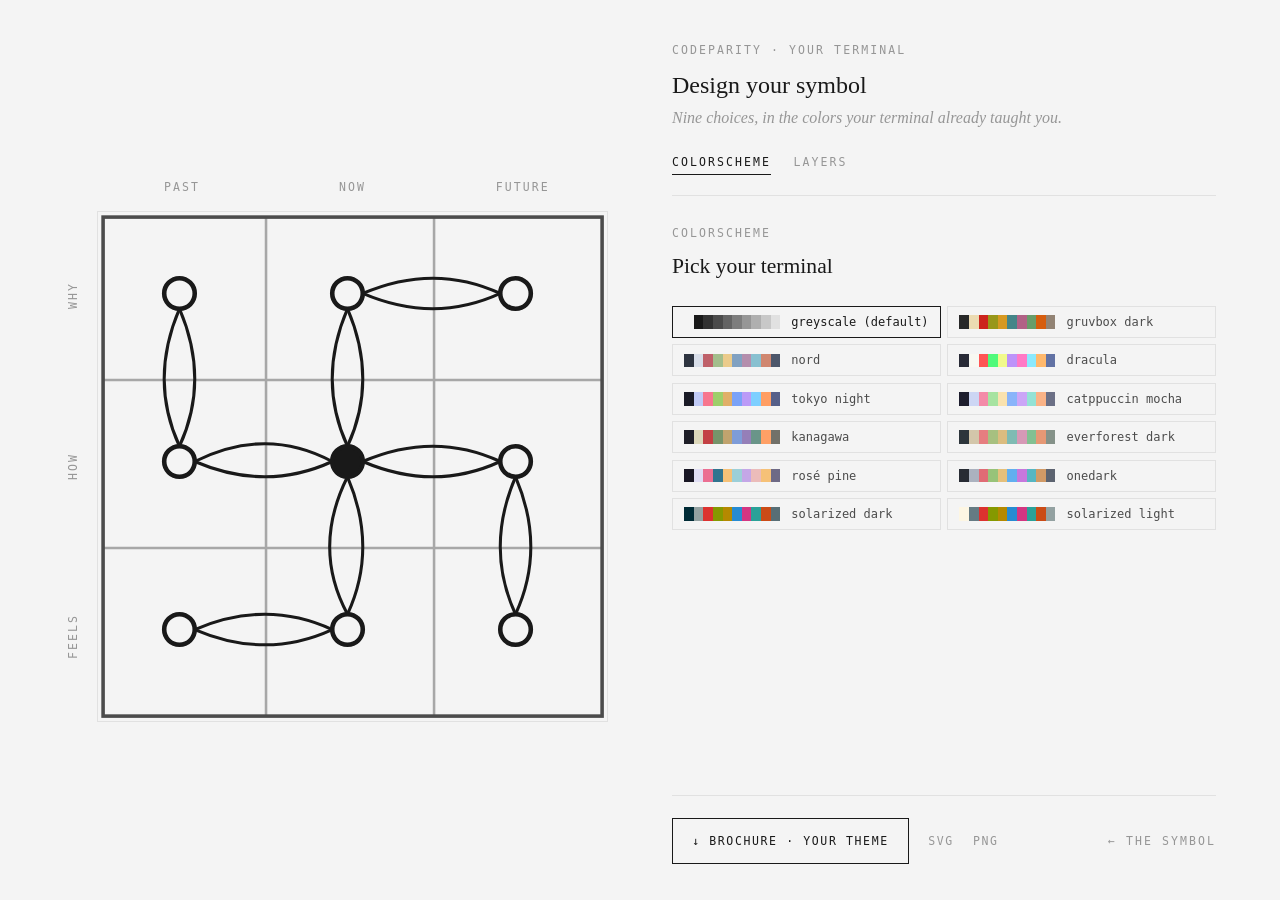
==== design.html @ 51f6b79d "One-screen leader site: interactive grid, symbol designer, brochure - index.html: viewport-fit split" ====
<!doctype html>
<html lang="en">
<head>
<meta charset="utf-8">
<meta name="viewport" content="width=device-width, initial-scale=1">
<title>Design your symbol — Codeparity</title>
<meta name="description" content="Style the Codeparity grid in your own terminal colorscheme. Download your symbol and the brochure in your theme.">
<style>
  /* Grey ramp — codeparity_pallette.gpl */
  :root {
    --g10: #191919;
    --g30: #4b4b4b;
    --g60: #969696;
    --g90: #e1e1e1;
    --g95: #f4f4f4;
  }

  * { margin: 0; padding: 0; box-sizing: border-box; }

  html, body { height: 100%; }
  body {
    background: var(--g95);
    color: var(--g10);
    font-family: Georgia, 'Times New Roman', serif;
    line-height: 1.6;
    -webkit-font-smoothing: antialiased;
    overflow: hidden;
  }

  .mono {
    font-family: ui-monospace, 'Cascadia Mono', 'JetBrains Mono', Menlo, monospace;
    font-size: 0.72rem;
    letter-spacing: 0.18em;
    text-transform: uppercase;
    color: var(--g60);
  }

  /* ---------- the one screen ---------- */

  .screen {
    height: 100dvh;
    display: grid;
    grid-template-columns: minmax(0, 1fr) minmax(0, 1fr);
    gap: clamp(2rem, 5vw, 6rem);
    padding: clamp(1.5rem, 4vh, 3.5rem) clamp(1.5rem, 5vw, 5.5rem);
    max-width: 110rem;
    margin: 0 auto;
  }

  /* ---------- left · the preview ---------- */

  .symbol-side {
    align-self: center;
    justify-self: center;
    width: 100%;
    max-width: min(42rem, 82vh);
    display: grid;
    grid-template-columns: auto minmax(0, 1fr);
    grid-template-rows: auto minmax(0, 1fr);
    gap: 0.9rem;
  }
  .axis-top {
    grid-column: 2;
    display: grid; grid-template-columns: repeat(3, 1fr);
    text-align: center;
  }
  .axis-left {
    grid-row: 2;
    display: grid; grid-template-rows: repeat(3, 1fr);
    align-items: center;
  }
  .axis-left span { writing-mode: vertical-rl; transform: rotate(180deg); text-align: center; }

  .preview {
    grid-column: 2; grid-row: 2;
    border: 1px solid var(--g90);
    aspect-ratio: 1;
  }
  .preview svg { width: 100%; height: 100%; display: block; }

  /* ---------- right · the panel ---------- */

  .panel {
    display: flex;
    flex-direction: column;
    min-height: 0;
    max-width: 36rem;
  }

  .phead { padding-bottom: 1.2rem; }
  .phead h1 { font-weight: normal; font-size: 1.5rem; margin-top: 0.3rem; }
  .phead .sub { color: var(--g60); font-style: italic; }

  .pnav {
    display: flex;
    flex-wrap: wrap;
    gap: 0.4rem 1.4rem;
    padding-bottom: 1.2rem;
    border-bottom: 1px solid var(--g90);
  }
  .pnav button {
    font: inherit;
    font-family: ui-monospace, Menlo, monospace;
    font-size: 0.72rem; letter-spacing: 0.18em; text-transform: uppercase;
    background: none; border: none; cursor: pointer;
    color: var(--g60);
    padding: 0.2rem 0;
    border-bottom: 1px solid transparent;
  }
  .pnav button:hover { color: var(--g10); }
  .pnav button.active { color: var(--g10); border-bottom-color: var(--g10); }

  .pbody {
    flex: 1;
    min-height: 0;
    overflow-y: auto;
    scrollbar-width: none;
    padding: 1.8rem 0;
    opacity: 1;
    transition: opacity 0.16s ease-out;
  }
  .pbody::-webkit-scrollbar { display: none; }
  .pbody.fade { opacity: 0; }

  .pbody h2 { font-weight: normal; font-size: 1.35rem; margin: 0.4rem 0 1.4rem; }
  .kicker { display: block; }

  /* schemes */
  .schemes {
    display: grid;
    grid-template-columns: repeat(auto-fill, minmax(13.5rem, 1fr));
    gap: 0.4rem;
  }
  .scheme {
    display: flex; align-items: center; gap: 0.7rem;
    border: 1px solid var(--g90);
    background: none;
    padding: 0.5rem 0.7rem;
    cursor: pointer;
    font-family: ui-monospace, Menlo, monospace;
    font-size: 0.75rem;
    color: var(--g30);
    text-align: left;
  }
  .scheme:hover { border-color: var(--g60); }
  .scheme.active { border-color: var(--g10); color: var(--g10); }
  .scheme .strip { display: flex; flex: none; }
  .scheme .strip i { width: 0.6rem; height: 0.85rem; display: block; }

  /* layers */
  .layers { display: flex; flex-direction: column; gap: 1.1rem; }
  .layer .name {
    font-family: ui-monospace, Menlo, monospace;
    font-size: 0.72rem; letter-spacing: 0.1em; text-transform: uppercase;
    color: var(--g30);
    margin-bottom: 0.35rem;
    display: flex; align-items: center; gap: 0.5rem;
  }
  .layer .name i {
    width: 0.85rem; height: 0.85rem; display: inline-block;
    border: 1px solid var(--g60);
  }
  .layer .swatches { display: flex; flex-wrap: wrap; gap: 0.3rem; align-items: center; }
  .swatch {
    width: 1.35rem; height: 1.35rem;
    border: 1px solid var(--g90);
    padding: 0; cursor: pointer;
  }
  .swatch:hover { border-color: var(--g30); }
  .swatch.on { outline: 2px solid var(--g10); outline-offset: 1px; border-color: var(--g95); }
  .layer input[type="color"] {
    width: 1.35rem; height: 1.35rem;
    border: 1px dashed var(--g60); background: none;
    padding: 0; cursor: pointer;
  }

  /* ---------- panel foot ---------- */

  .pfoot {
    padding-top: 1.4rem;
    border-top: 1px solid var(--g90);
    display: flex;
    align-items: center;
    justify-content: space-between;
    gap: 1rem 1.5rem;
    flex-wrap: wrap;
  }
  .dls { display: flex; align-items: center; gap: 0.4rem 1.2rem; flex-wrap: wrap; }
  .dls button {
    font: inherit;
    font-family: ui-monospace, Menlo, monospace;
    font-size: 0.72rem; letter-spacing: 0.14em; text-transform: uppercase;
    background: none; cursor: pointer;
    transition: background 0.25s, color 0.25s;
  }
  .dls .primary {
    color: var(--g10);
    border: 1px solid var(--g10);
    padding: 0.8rem 1.2rem;
  }
  .dls .primary:hover { background: var(--g10); color: var(--g95); }
  .dls .quiet { border: none; color: var(--g60); padding: 0.2rem 0; }
  .dls .quiet:hover { color: var(--g10); }

  .pfoot .back {
    font-family: ui-monospace, Menlo, monospace;
    font-size: 0.72rem; letter-spacing: 0.18em; text-transform: uppercase;
    color: var(--g60); text-decoration: none;
  }
  .pfoot .back:hover { color: var(--g10); }

  /* ---------- small screens: allow scroll ---------- */

  @media (max-width: 880px) {
    body { overflow: auto; }
    .screen {
      height: auto;
      grid-template-columns: 1fr;
      gap: 2.5rem;
    }
    .symbol-side { max-width: 30rem; }
    .pbody { overflow: visible; }
  }
</style>
</head>
<body>

<div class="screen">

  <!-- ============ left · the preview ============ -->
  <div class="symbol-side">
    <div class="axis-top mono"><span>past</span><span>now</span><span>future</span></div>
    <div class="axis-left mono"><span>why</span><span>how</span><span>feels</span></div>
    <div class="preview" id="preview"></div>
  </div>

  <!-- ============ right · the panel ============ -->
  <div class="panel">
    <div class="phead">
      <span class="mono">codeparity &middot; your terminal</span>
      <h1>Design your symbol</h1>
      <p class="sub">Nine choices, in the colors your terminal already taught you.</p>
    </div>

    <nav class="pnav" aria-label="Sections">
      <button data-tab="scheme" class="active">colorscheme</button>
      <button data-tab="layers">layers</button>
    </nav>

    <div class="pbody" id="pbody"></div>

    <div class="pfoot">
      <div class="dls">
        <button id="dl-brochure" class="primary">&darr; brochure &middot; your theme</button>
        <button id="dl-svg" class="quiet">svg</button>
        <button id="dl-png" class="quiet">png</button>
      </div>
      <a class="back" href="index.html">&larr; the symbol</a>
    </div>
  </div>

</div>

<script>
'use strict';

/* ---------------- data ---------------- */

// palette: [bg, fg, red, green, yellow, blue, magenta, cyan, orange, gray]
const SCHEMES = [
  { key: 'greyscale', name: 'greyscale (default)',
    palette: ['#f4f4f4','#191919','#323232','#4b4b4b','#646464','#7d7d7d','#969696','#afafaf','#c8c8c8','#e1e1e1'],
    map: { paper:'#f4f4f4', frame:'#4b4b4b', points:'#191919', neutral:'#191919', flow:'#191919' } },
  { key: 'gruvbox', name: 'gruvbox dark',
    palette: ['#282828','#ebdbb2','#cc241d','#98971a','#d79921','#458588','#b16286','#689d6a','#d65d0e','#928374'] },
  { key: 'nord', name: 'nord',
    palette: ['#2e3440','#d8dee9','#bf616a','#a3be8c','#ebcb8b','#81a1c1','#b48ead','#88c0d0','#d08770','#4c566a'] },
  { key: 'dracula', name: 'dracula',
    palette: ['#282a36','#f8f8f2','#ff5555','#50fa7b','#f1fa8c','#bd93f9','#ff79c6','#8be9fd','#ffb86c','#6272a4'] },
  { key: 'tokyonight', name: 'tokyo night',
    palette: ['#1a1b26','#c0caf5','#f7768e','#9ece6a','#e0af68','#7aa2f7','#bb9af7','#7dcfff','#ff9e64','#565f89'] },
  { key: 'catppuccin', name: 'catppuccin mocha',
    palette: ['#1e1e2e','#cdd6f4','#f38ba8','#a6e3a1','#f9e2af','#89b4fa','#cba6f7','#94e2d5','#fab387','#6c7086'] },
  { key: 'kanagawa', name: 'kanagawa',
    palette: ['#1f1f28','#dcd7ba','#c34043','#76946a','#c0a36e','#7e9cd8','#957fb8','#6a9589','#ffa066','#727169'] },
  { key: 'everforest', name: 'everforest dark',
    palette: ['#2d353b','#d3c6aa','#e67e80','#a7c080','#dbbc7f','#7fbbb3','#d699b6','#83c092','#e69875','#859289'] },
  { key: 'rosepine', name: 'rosé pine',
    palette: ['#191724','#e0def4','#eb6f92','#31748f','#f6c177','#9ccfd8','#c4a7e7','#ebbcba','#f6c177','#6e6a86'] },
  { key: 'onedark', name: 'onedark',
    palette: ['#282c34','#abb2bf','#e06c75','#98c379','#e5c07b','#61afef','#c678dd','#56b6c2','#d19a66','#5c6370'] },
  { key: 'solarized-dark', name: 'solarized dark',
    palette: ['#002b36','#93a1a1','#dc322f','#859900','#b58900','#268bd2','#d33682','#2aa198','#cb4b16','#586e75'] },
  { key: 'solarized-light', name: 'solarized light',
    palette: ['#fdf6e3','#657b83','#dc322f','#859900','#b58900','#268bd2','#d33682','#2aa198','#cb4b16','#93a1a1'] },
];

const LAYERS = [
  { key: 'paper',   label: 'paper — the field' },
  { key: 'frame',   label: 'frame — the grid' },
  { key: 'points',  label: 'points — nine choices' },
  { key: 'neutral', label: 'neutral now — the live box' },
  { key: 'flow',    label: 'flow — the breath' },
];

// default mapping for terminal schemes: bg→paper, gray→frame, fg→points/flow, red slot→neutral
function defaultMap(s) {
  if (s.map) return { ...s.map };
  const p = s.palette;
  return { paper: p[0], frame: p[9], points: p[1], neutral: p[2], flow: p[1] };
}

/* ---------------- state ---------------- */

let scheme = SCHEMES[0];
let map = defaultMap(scheme);
let tab = 'scheme';

/* ---------------- the symbol ---------------- */

const FLOW_PATHS = [
  'M 52 16 Q 66 10 79 16', 'M 19 82 Q 33 88 46 82',
  'M 49 46 Q 43 33 49 19', 'M 49 52 Q 55 66 49 79',
  'M 52 16 Q 66 22 79 16', 'M 19 82 Q 33 76 46 82',
  'M 49 46 Q 55 33 49 19', 'M 49 52 Q 42 66 49 79',
  'M 16 19 Q 10 33 16 46', 'M 19 49 Q 33 55 46 49',
  'M 52 49 Q 66 43 79 49', 'M 82 52 Q 88 66 82 79',
  'M 16 19 Q 22 33 16 46', 'M 19 49 Q 33 42 46 49',
  'M 52 49 Q 66 55 79 49', 'M 82 52 Q 76 66 82 79',
];

const POINTS = [
  [16,16],[49,16],[82,16],
  [16,49],        [82,49],
  [16,82],[49,82],[82,82],
];

function symbolSVG(m, size) {
  const paths = FLOW_PATHS.map(d => `<path d="${d}"/>`).join('\n      ');
  const pts = POINTS.map(([x,y]) => `<circle cx="${x}" cy="${y}" r="3"/>`).join('\n      ');
  return `<svg xmlns="http://www.w3.org/2000/svg" width="${size}" height="${size}" viewBox="0 0 100 100">
    <rect width="100" height="100" fill="${m.paper}"/>
    <g stroke="${m.frame}" stroke-width="0.5" opacity="0.45" fill="none">
      <line x1="99" y1="33" x2="1" y2="33"/>
      <line x1="99" y1="66" x2="1" y2="66"/>
      <line x1="33" y1="1" x2="33" y2="99"/>
      <line x1="66" y1="1" x2="66" y2="99"/>
    </g>
    <rect x="1" y="1" width="98" height="98" fill="none" stroke="${m.frame}" stroke-width="0.7"/>
    <g fill="none" stroke="${m.flow}" stroke-width="0.6" stroke-linecap="round">
      ${paths}
    </g>
    <g fill="${m.paper}" stroke="${m.points}" stroke-width="0.9">
      ${pts}
    </g>
    <circle cx="49" cy="49" r="3" fill="${m.neutral}" stroke="${m.neutral}" stroke-width="0.9"/>
  </svg>`;
}

/* ---------------- brochure ---------------- */

function brochureHTML(m, schemeName) {
  return `<!doctype html>
<html lang="en">
<head>
<meta charset="utf-8">
<meta name="viewport" content="width=device-width, initial-scale=1">
<title>Codeparity — The Religion of 9 Choices</title>
<style>
  :root {
    --paper: ${m.paper};
    --frame: ${m.frame};
    --points: ${m.points};
    --neutral: ${m.neutral};
    --flow: ${m.flow};
  }
  * { margin: 0; padding: 0; box-sizing: border-box; }
  body {
    background: var(--paper); color: var(--points);
    font-family: Georgia, 'Times New Roman', serif;
    line-height: 1.7; -webkit-font-smoothing: antialiased;
  }
  .mono {
    font-family: ui-monospace, Menlo, monospace;
    font-size: 0.72rem; letter-spacing: 0.18em; text-transform: uppercase;
    color: var(--neutral);
  }
  main { max-width: 40rem; margin: 0 auto; padding: 0 1.5rem; }
  section { padding: 4rem 0; border-top: 1px solid var(--frame); }
  section:first-of-type { border-top: none; }
  h1, h2 { font-weight: normal; }
  h2 { font-size: 1.35rem; margin: 0.5rem 0 1.6rem; }
  p + p { margin-top: 1.2em; }
  em { color: var(--flow); }
  .hero { text-align: center; padding: 5rem 0 4rem; }
  .hero svg { width: min(280px, 70vw); height: auto; margin: 0 auto 2.6rem; display: block; }
  .hero h1 {
    font-size: 1.1rem; font-family: ui-monospace, Menlo, monospace;
    letter-spacing: 0.42em; text-transform: uppercase; text-indent: 0.42em;
  }
  .hero .sub { margin-top: 0.8rem; color: var(--flow); font-style: italic; }
  .thesis { margin-top: 3.4rem; font-size: 1.5rem; font-style: italic; line-height: 1.4; }
  dl dt {
    font-family: ui-monospace, Menlo, monospace;
    font-size: 0.8rem; letter-spacing: 0.14em; text-transform: uppercase;
    margin-top: 2rem; color: var(--neutral);
  }
  dl dd { margin-top: 0.4rem; color: var(--flow); }
  dl.gloss dt { font-family: inherit; font-style: italic; font-size: 1rem;
    letter-spacing: 0; text-transform: none; color: var(--points); margin-top: 1.5rem; }
  footer {
    border-top: 1px solid var(--frame);
    padding: 3.5rem 1.5rem 4.5rem; text-align: center;
    color: var(--flow); font-style: italic;
  }
  .theme-tag { margin-top: 1.6rem; font-size: 0.72rem; font-style: normal;
    font-family: ui-monospace, Menlo, monospace; letter-spacing: 0.18em;
    text-transform: uppercase; opacity: 0.7; }
  @media print { section { padding: 2.2rem 0; } .hero { padding: 2.5rem 0; } }
</style>
</head>
<body>
<main>

  <section class="hero">
    ${symbolSVG(m, 280)}
    <h1>Codeparity</h1>
    <p class="sub">The religion of 9 choices</p>
    <p class="thesis">Discover the nine choices<br>you&rsquo;re making right now.</p>
  </section>

  <section>
    <p class="mono">The symbol</p>
    <h2>An ancient wheel, re-read as a grid</h2>
    <p>The horizontal axis is time: <em>past, now, future</em>. The vertical
       axis is the self, in three layers: <em>feels, how, why</em> &mdash;
       what you feel, how you act, why you act.</p>
    <p>Cross them and you get nine boxes. Nine live choices, always running.
       Eight of them are stories. One of them &mdash; the centre, the
       <em>Neutral Now</em> &mdash; is the only box where anything can
       actually be done.</p>
    <p>The grid is the map. The torus is what the map looks like once it is
       actually alive and running. <em>A grid that learned to breathe.</em></p>
  </section>

  <section>
    <p class="mono">The premise</p>
    <h2>Parity, not happiness</h2>
    <p>A religion is just a system that tells you what to do with your time,
       and why. This one says so upfront.</p>
    <p>The goal is not happiness &mdash; dopamine, a moving target. The goal
       is <em>parity</em>: balance with your environment. You are born in
       debt to <em>habitus</em>, the code you did not write. The practice is
       debugging that inheritance, one live choice at a time.</p>
  </section>

  <section>
    <p class="mono">How to read it</p>
    <h2>Six symbols. Everything else is commentary.</h2>
    <dl>
      <dt>The Grid</dt>
      <dd>Three layers of self &times; three moments of time. Nine live choices, always running.</dd>
      <dt>The Torus</dt>
      <dd>A donut of energy that feeds itself. The grid, breathing. The Neutral Now sits at its still centre.</dd>
      <dt>0 and 1</dt>
      <dd>Not a fraction &mdash; a relationship. 0 is the undivided source. 1 is the first division, the first &ldquo;me.&rdquo;</dd>
      <dt>Saturn · Earth · Sun · God</dt>
      <dd>Four stacked fathers: Saturn builds the body, Earth holds the ground, the Sun teaches the mind, God settles the ledger.</dd>
      <dt>The Dog</dt>
      <dd>Not a chosen metaphor &mdash; a literal street dog. Layer 0, run honestly: feeling without a story built on top of it.</dd>
      <dt>Death, the last debug</dt>
      <dd>The last commit. Whatever was running when you closed the terminal is what got saved.</dd>
    </dl>
  </section>

  <section>
    <p class="mono">Vocabulary</p>
    <h2>Kept as-is, edges on</h2>
    <dl class="gloss">
      <dt>habitus</dt>
      <dd>The pre-set inputs you&rsquo;re born into; the code you didn&rsquo;t write.</dd>
      <dt>karm / karma / dharma</dt>
      <dd>An action; its abstract result; purpose chosen on purpose &mdash; the opposite of repetition.</dd>
      <dt>neutral now</dt>
      <dd>The one live box on the grid; the fulcrum, where soul is lost to ego or reclaimed by attention.</dd>
      <dt>baldies</dt>
      <dd>The archetype running the Middle-Class Algorithm flawlessly, without noticing it&rsquo;s an algorithm.</dd>
      <dt>sigma</dt>
      <dd>The archetype who breaks the loop.</dd>
      <dt>matrix 6 / 6G</dt>
      <dd>The current social-attention system, engineered for the <em>feeling</em> of choice rather than its removal.</dd>
    </dl>
  </section>

</main>

<footer>
  <p>Where it sounds occult, that&rsquo;s because the thing it&rsquo;s describing
     is occult &mdash; hidden, not mystical.<br>
     You don&rsquo;t need to believe. You just need to be willing to debug.</p>
  <p class="theme-tag">theme · ${schemeName}</p>
  <p class="theme-tag">the book &mdash; coming soon at codeparity.com</p>
</footer>
</body>
</html>`;
}

/* ---------------- panel views ---------------- */

const $preview = document.getElementById('preview');
const $pbody = document.getElementById('pbody');
const navBtns = document.querySelectorAll('.pnav button');

function schemeViewHTML() {
  const rows = SCHEMES.map(s => {
    const strip = s.palette.map(c => `<i style="background:${c}"></i>`).join('');
    return `<button class="scheme" data-key="${s.key}">
      <span class="strip">${strip}</span><span>${s.name}</span></button>`;
  }).join('');
  return `
    <span class="mono kicker">colorscheme</span>
    <h2>Pick your terminal</h2>
    <div class="schemes">${rows}</div>`;
}

function layersViewHTML() {
  const rows = LAYERS.map(l => {
    const swatches = scheme.palette.map(c =>
      `<button class="swatch" data-layer="${l.key}" data-color="${c}" style="background:${c}" title="${c}"></button>`
    ).join('');
    return `<div class="layer">
      <div class="name"><i id="chip-${l.key}"></i>${l.label}</div>
      <div class="swatches">${swatches}
        <input type="color" id="custom-${l.key}" title="custom color">
      </div></div>`;
  }).join('');
  return `
    <span class="mono kicker">layers</span>
    <h2>Map the parts</h2>
    <div class="layers">${rows}</div>`;
}

function wireTab() {
  $pbody.querySelectorAll('.scheme').forEach(b =>
    b.addEventListener('click', () => {
      scheme = SCHEMES.find(s => s.key === b.dataset.key);
      map = defaultMap(scheme);
      updateStates();
    }));
  $pbody.querySelectorAll('.swatch').forEach(b =>
    b.addEventListener('click', () => { map[b.dataset.layer] = b.dataset.color; updateStates(); }));
  LAYERS.forEach(l => {
    const inp = document.getElementById('custom-' + l.key);
    if (inp) inp.addEventListener('input', e => { map[l.key] = e.target.value; updateStates(); });
  });
}

function updateStates() {
  $preview.innerHTML = symbolSVG(map, 600);
  $pbody.querySelectorAll('.scheme').forEach(b =>
    b.classList.toggle('active', b.dataset.key === scheme.key));
  $pbody.querySelectorAll('.swatch').forEach(b =>
    b.classList.toggle('on', map[b.dataset.layer] === b.dataset.color));
  LAYERS.forEach(l => {
    const chip = document.getElementById('chip-' + l.key);
    const inp = document.getElementById('custom-' + l.key);
    if (chip) chip.style.background = map[l.key];
    if (inp) inp.value = map[l.key];
  });
}

function showTab(t) {
  tab = t;
  navBtns.forEach(b => b.classList.toggle('active', b.dataset.tab === t));
  $pbody.classList.add('fade');
  setTimeout(() => {
    $pbody.innerHTML = t === 'scheme' ? schemeViewHTML() : layersViewHTML();
    $pbody.scrollTop = 0;
    wireTab();
    updateStates();
    $pbody.classList.remove('fade');
  }, 160);
}

navBtns.forEach(b => b.addEventListener('click', () => showTab(b.dataset.tab)));

/* ---------------- downloads ---------------- */

function save(blob, name) {
  const a = document.createElement('a');
  a.href = URL.createObjectURL(blob);
  a.download = name;
  a.click();
  setTimeout(() => URL.revokeObjectURL(a.href), 2000);
}

document.getElementById('dl-svg').addEventListener('click', () => {
  save(new Blob([symbolSVG(map, 600)], { type: 'image/svg+xml' }),
       `codeparity-symbol-${scheme.key}.svg`);
});

document.getElementById('dl-png').addEventListener('click', () => {
  const url = URL.createObjectURL(
    new Blob([symbolSVG(map, 1200)], { type: 'image/svg+xml' }));
  const img = new Image();
  img.onload = () => {
    const c = document.createElement('canvas');
    c.width = c.height = 1200;
    c.getContext('2d').drawImage(img, 0, 0, 1200, 1200);
    URL.revokeObjectURL(url);
    c.toBlob(b => save(b, `codeparity-symbol-${scheme.key}.png`), 'image/png');
  };
  img.src = url;
});

document.getElementById('dl-brochure').addEventListener('click', () => {
  save(new Blob([brochureHTML(map, scheme.name)], { type: 'text/html' }),
       `codeparity-${scheme.key}.html`);
});

/* ---------------- init ---------------- */

const params = new URLSearchParams(location.search);
const preselect = SCHEMES.find(s => s.key === params.get('scheme'));
if (preselect) { scheme = preselect; map = defaultMap(preselect); }
if (params.get('tab') === 'layers') tab = 'layers';

navBtns.forEach(b => b.classList.toggle('active', b.dataset.tab === tab));
$pbody.innerHTML = tab === 'scheme' ? schemeViewHTML() : layersViewHTML();
wireTab();
updateStates();
</script>
</body>
</html>
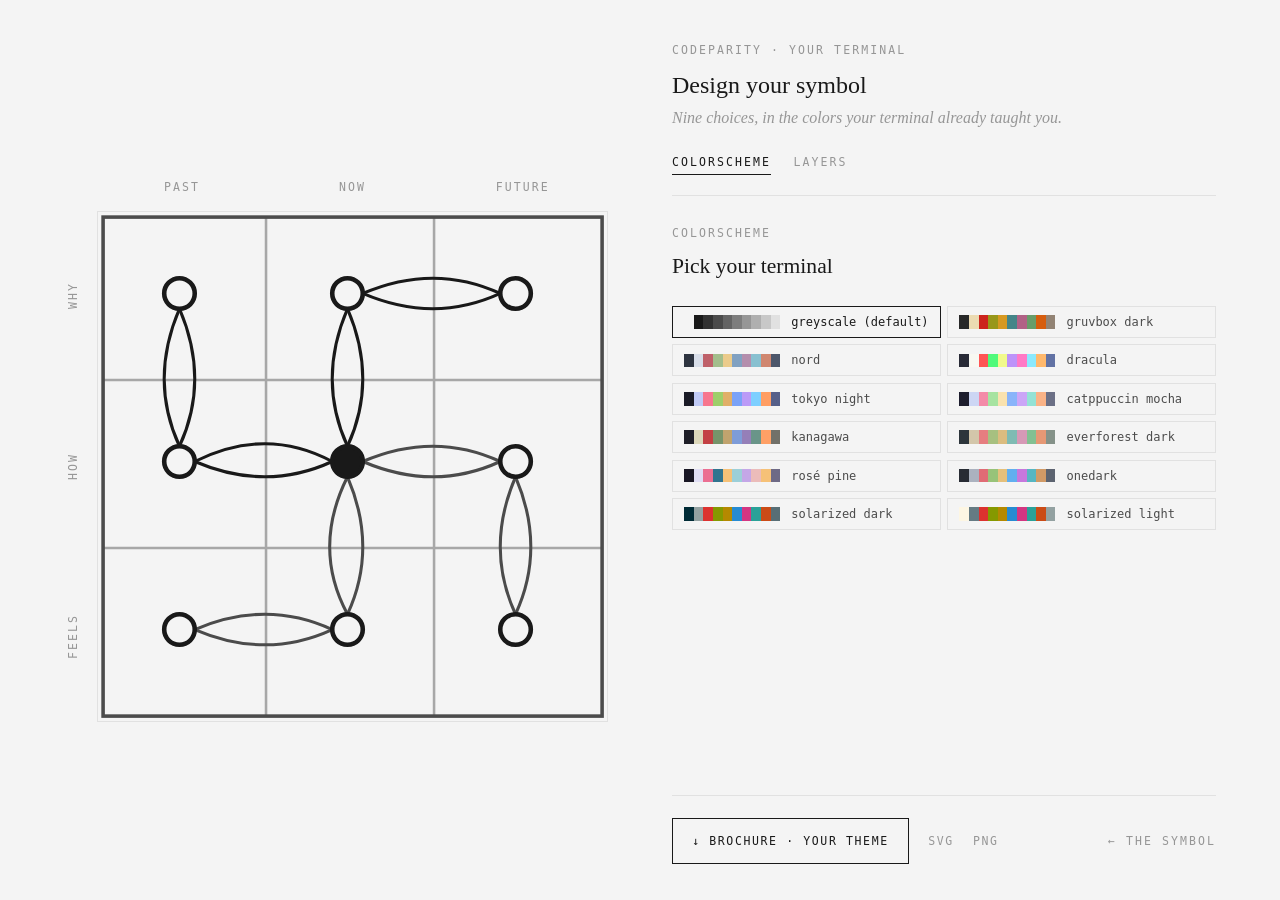
==== commit 2d685edf: "Two currents in the symbol: solve and coagula The flow is now two distinct currents: solve rises fro" ====
--- a/design.html
+++ b/design.html
@@ -4,7 +4,15 @@
 <meta charset="utf-8">
 <meta name="viewport" content="width=device-width, initial-scale=1">
 <title>Design your symbol — Codeparity</title>
-<meta name="description" content="Style the Codeparity grid in your own terminal colorscheme. Download your symbol and the brochure in your theme.">
+<meta name="description" content="The ancient grid, in the colors your terminal already taught you. Take the symbol with you.">
+<meta property="og:type" content="website">
+<meta property="og:url" content="https://logos.codeparity.com/design.html">
+<meta property="og:title" content="Design your symbol — Codeparity">
+<meta property="og:description" content="The ancient grid, in the colors your terminal already taught you. Take the symbol with you.">
+<meta property="og:image" content="https://logos.codeparity.com/og.png">
+<meta property="og:image:width" content="1200">
+<meta property="og:image:height" content="630">
+<meta name="twitter:card" content="summary_large_image">
 <style>
   /* Grey ramp — codeparity_pallette.gpl */
   :root {
@@ -270,7 +278,7 @@
 const SCHEMES = [
   { key: 'greyscale', name: 'greyscale (default)',
     palette: ['#f4f4f4','#191919','#323232','#4b4b4b','#646464','#7d7d7d','#969696','#afafaf','#c8c8c8','#e1e1e1'],
-    map: { paper:'#f4f4f4', frame:'#4b4b4b', points:'#191919', neutral:'#191919', flow:'#191919' } },
+    map: { paper:'#f4f4f4', frame:'#4b4b4b', points:'#191919', neutral:'#191919', solve:'#4b4b4b', coagula:'#191919' } },
   { key: 'gruvbox', name: 'gruvbox dark',
     palette: ['#282828','#ebdbb2','#cc241d','#98971a','#d79921','#458588','#b16286','#689d6a','#d65d0e','#928374'] },
   { key: 'nord', name: 'nord',
@@ -300,14 +308,16 @@
   { key: 'frame',   label: 'frame — the grid' },
   { key: 'points',  label: 'points — nine choices' },
   { key: 'neutral', label: 'neutral now — the live box' },
-  { key: 'flow',    label: 'flow — the breath' },
+  { key: 'solve',   label: 'solve — the current that takes apart' },
+  { key: 'coagula', label: 'coagula — the current that binds' },
 ];
 
-// default mapping for terminal schemes: bg→paper, gray→frame, fg→points/flow, red slot→neutral
+// default mapping for terminal schemes: bg→paper, gray→frame, fg→points,
+// red→neutral, orange→solve (dissolves), blue→coagula (binds)
 function defaultMap(s) {
   if (s.map) return { ...s.map };
   const p = s.palette;
-  return { paper: p[0], frame: p[9], points: p[1], neutral: p[2], flow: p[1] };
+  return { paper: p[0], frame: p[9], points: p[1], neutral: p[2], solve: p[8], coagula: p[5] };
 }
 
 /* ---------------- state ---------------- */
@@ -318,15 +328,19 @@
 
 /* ---------------- the symbol ---------------- */
 
-const FLOW_PATHS = [
-  'M 52 16 Q 66 10 79 16', 'M 19 82 Q 33 88 46 82',
-  'M 49 46 Q 43 33 49 19', 'M 49 52 Q 55 66 49 79',
-  'M 52 16 Q 66 22 79 16', 'M 19 82 Q 33 76 46 82',
-  'M 49 46 Q 55 33 49 19', 'M 49 52 Q 42 66 49 79',
-  'M 16 19 Q 10 33 16 46', 'M 19 49 Q 33 55 46 49',
-  'M 52 49 Q 66 43 79 49', 'M 82 52 Q 88 66 82 79',
-  'M 16 19 Q 22 33 16 46', 'M 19 49 Q 33 42 46 49',
-  'M 52 49 Q 66 55 79 49', 'M 82 52 Q 76 66 82 79',
+// coagula: top-left corner → left → centre → up → top-right
+const COAGULA_PATHS = [
+  'M 16 19 Q 10 33 16 46', 'M 16 19 Q 22 33 16 46',
+  'M 19 49 Q 33 55 46 49', 'M 19 49 Q 33 42 46 49',
+  'M 49 46 Q 43 33 49 19', 'M 49 46 Q 55 33 49 19',
+  'M 52 16 Q 66 10 79 16', 'M 52 16 Q 66 22 79 16',
+];
+// solve: bottom-left → bottom → centre → right → bottom-right
+const SOLVE_PATHS = [
+  'M 19 82 Q 33 88 46 82', 'M 19 82 Q 33 76 46 82',
+  'M 49 52 Q 55 66 49 79', 'M 49 52 Q 42 66 49 79',
+  'M 52 49 Q 66 43 79 49', 'M 52 49 Q 66 55 79 49',
+  'M 82 52 Q 88 66 82 79', 'M 82 52 Q 76 66 82 79',
 ];
 
 const POINTS = [
@@ -336,7 +350,8 @@
 ];
 
 function symbolSVG(m, size) {
-  const paths = FLOW_PATHS.map(d => `<path d="${d}"/>`).join('\n      ');
+  const coagula = COAGULA_PATHS.map(d => `<path d="${d}"/>`).join('\n      ');
+  const solve = SOLVE_PATHS.map(d => `<path d="${d}"/>`).join('\n      ');
   const pts = POINTS.map(([x,y]) => `<circle cx="${x}" cy="${y}" r="3"/>`).join('\n      ');
   return `<svg xmlns="http://www.w3.org/2000/svg" width="${size}" height="${size}" viewBox="0 0 100 100">
     <rect width="100" height="100" fill="${m.paper}"/>
@@ -347,8 +362,11 @@
       <line x1="66" y1="1" x2="66" y2="99"/>
     </g>
     <rect x="1" y="1" width="98" height="98" fill="none" stroke="${m.frame}" stroke-width="0.7"/>
-    <g fill="none" stroke="${m.flow}" stroke-width="0.6" stroke-linecap="round">
-      ${paths}
+    <g fill="none" stroke="${m.coagula}" stroke-width="0.6" stroke-linecap="round">
+      ${coagula}
+    </g>
+    <g fill="none" stroke="${m.solve}" stroke-width="0.6" stroke-linecap="round">
+      ${solve}
     </g>
     <g fill="${m.paper}" stroke="${m.points}" stroke-width="0.9">
       ${pts}
@@ -372,7 +390,8 @@
     --frame: ${m.frame};
     --points: ${m.points};
     --neutral: ${m.neutral};
-    --flow: ${m.flow};
+    --solve: ${m.solve};
+    --coagula: ${m.coagula};
   }
   * { margin: 0; padding: 0; box-sizing: border-box; }
   body {
@@ -391,27 +410,27 @@
   h1, h2 { font-weight: normal; }
   h2 { font-size: 1.35rem; margin: 0.5rem 0 1.6rem; }
   p + p { margin-top: 1.2em; }
-  em { color: var(--flow); }
+  em { color: var(--coagula); }
   .hero { text-align: center; padding: 5rem 0 4rem; }
   .hero svg { width: min(280px, 70vw); height: auto; margin: 0 auto 2.6rem; display: block; }
   .hero h1 {
     font-size: 1.1rem; font-family: ui-monospace, Menlo, monospace;
     letter-spacing: 0.42em; text-transform: uppercase; text-indent: 0.42em;
   }
-  .hero .sub { margin-top: 0.8rem; color: var(--flow); font-style: italic; }
+  .hero .sub { margin-top: 0.8rem; color: var(--points); font-style: italic; }
   .thesis { margin-top: 3.4rem; font-size: 1.5rem; font-style: italic; line-height: 1.4; }
   dl dt {
     font-family: ui-monospace, Menlo, monospace;
     font-size: 0.8rem; letter-spacing: 0.14em; text-transform: uppercase;
     margin-top: 2rem; color: var(--neutral);
   }
-  dl dd { margin-top: 0.4rem; color: var(--flow); }
+  dl dd { margin-top: 0.4rem; color: var(--points); }
   dl.gloss dt { font-family: inherit; font-style: italic; font-size: 1rem;
     letter-spacing: 0; text-transform: none; color: var(--points); margin-top: 1.5rem; }
   footer {
     border-top: 1px solid var(--frame);
     padding: 3.5rem 1.5rem 4.5rem; text-align: center;
-    color: var(--flow); font-style: italic;
+    color: var(--points); font-style: italic;
   }
   .theme-tag { margin-top: 1.6rem; font-size: 0.72rem; font-style: normal;
     font-family: ui-monospace, Menlo, monospace; letter-spacing: 0.18em;
@@ -439,6 +458,10 @@
        Eight of them are stories. One of them &mdash; the centre, the
        <em>Neutral Now</em> &mdash; is the only box where anything can
        actually be done.</p>
+    <p>Two currents cross at that centre. <em>Solve</em> rises from the
+       bottom and takes apart; <em>coagula</em> enters from the top-left
+       and binds. <em>Solve et coagula</em> &mdash; the oldest instruction
+       there is.</p>
     <p>The grid is the map. The torus is what the map looks like once it is
        actually alive and running. <em>A grid that learned to breathe.</em></p>
   </section>
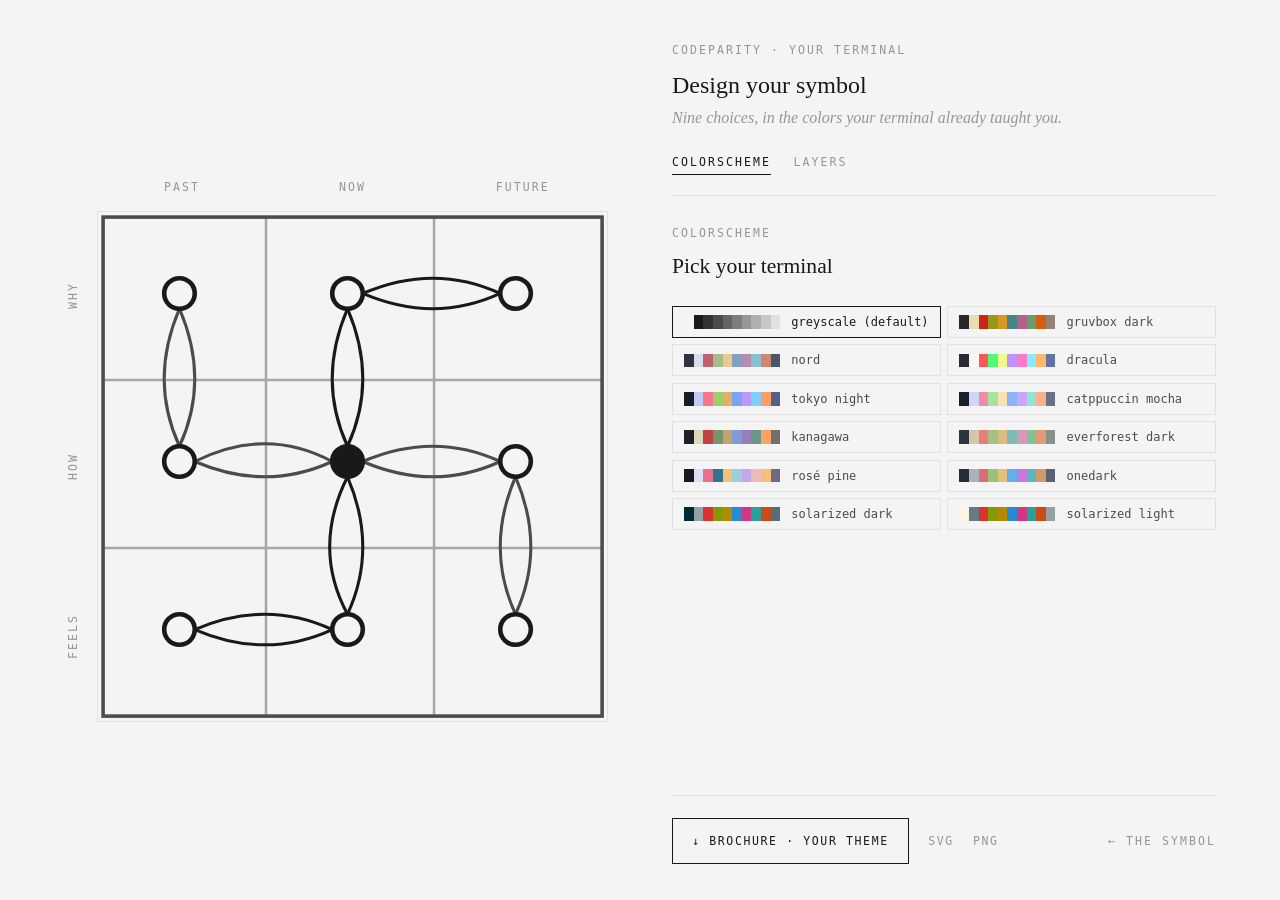
==== commit a1e103e3: "Regroup the currents as crossing diagonals Solve is the main diagonal — top-left through the centre " ====
--- a/design.html
+++ b/design.html
@@ -328,19 +328,19 @@
 
 /* ---------------- the symbol ---------------- */
 
-// coagula: top-left corner → left → centre → up → top-right
-const COAGULA_PATHS = [
+// solve — the main diagonal: top-left → left-mid → centre → right-mid → bottom-right
+const SOLVE_PATHS = [
   'M 16 19 Q 10 33 16 46', 'M 16 19 Q 22 33 16 46',
   'M 19 49 Q 33 55 46 49', 'M 19 49 Q 33 42 46 49',
+  'M 52 49 Q 66 43 79 49', 'M 52 49 Q 66 55 79 49',
+  'M 82 52 Q 88 66 82 79', 'M 82 52 Q 76 66 82 79',
+];
+// coagula — the counter-diagonal: bottom-left → bottom-mid → centre → top-mid → top-right
+const COAGULA_PATHS = [
+  'M 19 82 Q 33 88 46 82', 'M 19 82 Q 33 76 46 82',
+  'M 49 52 Q 55 66 49 79', 'M 49 52 Q 42 66 49 79',
   'M 49 46 Q 43 33 49 19', 'M 49 46 Q 55 33 49 19',
   'M 52 16 Q 66 10 79 16', 'M 52 16 Q 66 22 79 16',
-];
-// solve: bottom-left → bottom → centre → right → bottom-right
-const SOLVE_PATHS = [
-  'M 19 82 Q 33 88 46 82', 'M 19 82 Q 33 76 46 82',
-  'M 49 52 Q 55 66 49 79', 'M 49 52 Q 42 66 49 79',
-  'M 52 49 Q 66 43 79 49', 'M 52 49 Q 66 55 79 49',
-  'M 82 52 Q 88 66 82 79', 'M 82 52 Q 76 66 82 79',
 ];
 
 const POINTS = [
@@ -458,8 +458,8 @@
        Eight of them are stories. One of them &mdash; the centre, the
        <em>Neutral Now</em> &mdash; is the only box where anything can
        actually be done.</p>
-    <p>Two currents cross at that centre. <em>Solve</em> rises from the
-       bottom and takes apart; <em>coagula</em> enters from the top-left
+    <p>Two currents cross at that centre. <em>Solve</em> descends from the
+       top-left and takes apart; <em>coagula</em> rises from the bottom-left
        and binds. <em>Solve et coagula</em> &mdash; the oldest instruction
        there is.</p>
     <p>The grid is the map. The torus is what the map looks like once it is
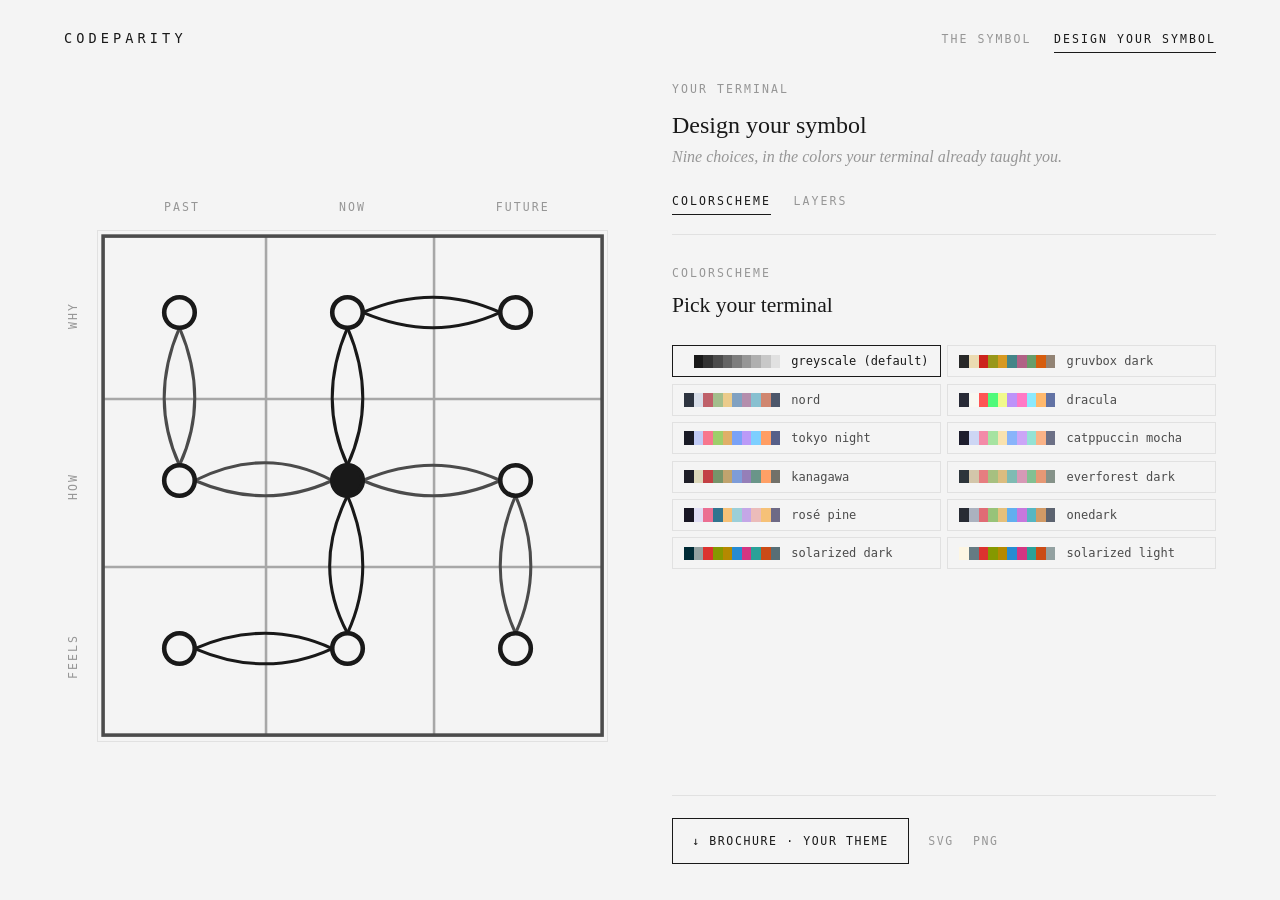
==== commit 8f740e7e: "Add a shared site header linking back to the root Both pages now carry the same banner: the Codepari" ====
--- a/design.html
+++ b/design.html
@@ -33,6 +33,8 @@
     line-height: 1.6;
     -webkit-font-smoothing: antialiased;
     overflow: hidden;
+    display: flex;
+    flex-direction: column;
   }
 
   .mono {
@@ -43,14 +45,55 @@
     color: var(--g60);
   }
 
+  /* ---------- site header ---------- */
+
+  @view-transition { navigation: auto; }
+  @media (prefers-reduced-motion: reduce) {
+    ::view-transition-group(*),
+    ::view-transition-old(*),
+    ::view-transition-new(*) { animation: none !important; }
+  }
+
+  .site {
+    width: 100%;
+    max-width: 110rem;
+    margin: 0 auto;
+    padding: clamp(1.2rem, 3vh, 2rem) clamp(1.5rem, 5vw, 5.5rem) 0;
+    display: flex;
+    align-items: baseline;
+    justify-content: space-between;
+    gap: 0.4rem 1.5rem;
+    flex-wrap: wrap;
+    view-transition-name: site-header;
+  }
+  .site .brand {
+    font-family: ui-monospace, Menlo, monospace;
+    font-size: 0.85rem; letter-spacing: 0.3em; text-transform: uppercase;
+    color: var(--g10);
+    text-decoration: none;
+  }
+  .site-nav { display: flex; flex-wrap: wrap; gap: 0.4rem 1.4rem; }
+  .site-nav a {
+    font-family: ui-monospace, Menlo, monospace;
+    font-size: 0.72rem; letter-spacing: 0.18em; text-transform: uppercase;
+    color: var(--g60);
+    text-decoration: none;
+    padding: 0.2rem 0;
+    border-bottom: 1px solid transparent;
+  }
+  .site-nav a:hover { color: var(--g10); }
+  .site-nav a[aria-current="page"] { color: var(--g10); border-bottom-color: var(--g10); }
+
   /* ---------- the one screen ---------- */
 
   .screen {
-    height: 100dvh;
+    flex: 1;
+    min-height: 0;
+    width: 100%;
     display: grid;
     grid-template-columns: minmax(0, 1fr) minmax(0, 1fr);
     gap: clamp(2rem, 5vw, 6rem);
-    padding: clamp(1.5rem, 4vh, 3.5rem) clamp(1.5rem, 5vw, 5.5rem);
+    padding: clamp(1rem, 2.5vh, 2.5rem) clamp(1.5rem, 5vw, 5.5rem) clamp(1.5rem, 4vh, 3.5rem);
     max-width: 110rem;
     margin: 0 auto;
   }
@@ -210,13 +253,6 @@
   .dls .quiet { border: none; color: var(--g60); padding: 0.2rem 0; }
   .dls .quiet:hover { color: var(--g10); }
 
-  .pfoot .back {
-    font-family: ui-monospace, Menlo, monospace;
-    font-size: 0.72rem; letter-spacing: 0.18em; text-transform: uppercase;
-    color: var(--g60); text-decoration: none;
-  }
-  .pfoot .back:hover { color: var(--g10); }
-
   /* ---------- small screens: allow scroll ---------- */
 
   @media (max-width: 880px) {
@@ -233,6 +269,14 @@
 </head>
 <body>
 
+<header class="site">
+  <a class="brand" href="https://logos.codeparity.com/">Codeparity</a>
+  <nav class="site-nav" aria-label="Site">
+    <a href="index.html">the symbol</a>
+    <a href="design.html" aria-current="page">design your symbol</a>
+  </nav>
+</header>
+
 <div class="screen">
 
   <!-- ============ left · the preview ============ -->
@@ -245,7 +289,7 @@
   <!-- ============ right · the panel ============ -->
   <div class="panel">
     <div class="phead">
-      <span class="mono">codeparity &middot; your terminal</span>
+      <span class="mono">your terminal</span>
       <h1>Design your symbol</h1>
       <p class="sub">Nine choices, in the colors your terminal already taught you.</p>
     </div>
@@ -263,7 +307,6 @@
         <button id="dl-svg" class="quiet">svg</button>
         <button id="dl-png" class="quiet">png</button>
       </div>
-      <a class="back" href="index.html">&larr; the symbol</a>
     </div>
   </div>
 
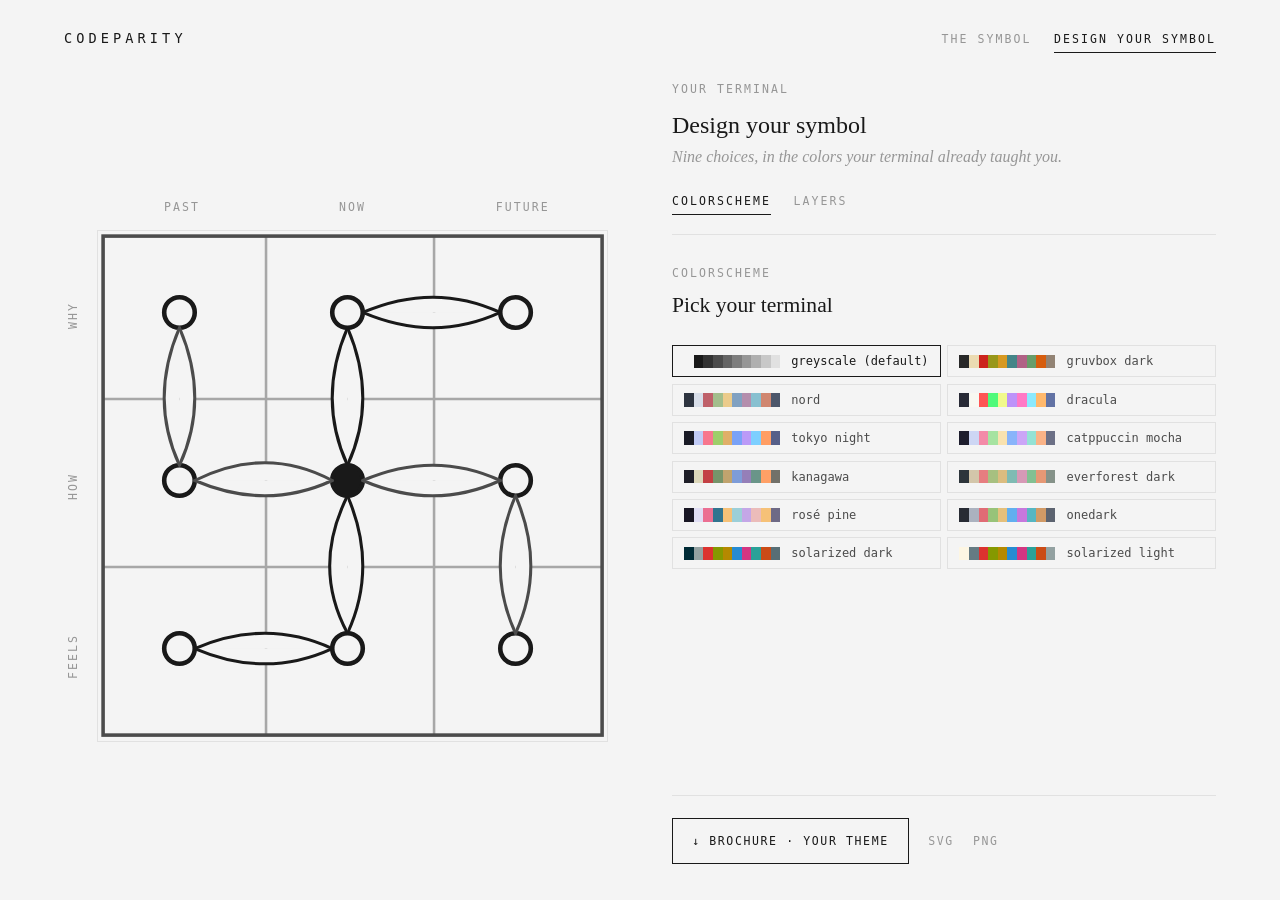
==== commit 089b5436: "Fill the flow and float it above the other layers The currents now paint last, so their petals occlu" ====
--- a/design.html
+++ b/design.html
@@ -13,6 +13,11 @@
 <meta property="og:image:width" content="1200">
 <meta property="og:image:height" content="630">
 <meta name="twitter:card" content="summary_large_image">
+<link rel="icon" href="favicon.svg" type="image/svg+xml">
+<link rel="icon" href="favicon.ico" sizes="48x48">
+<link rel="apple-touch-icon" href="apple-touch-icon.png">
+<link rel="manifest" href="site.webmanifest">
+<meta name="theme-color" content="#f4f4f4">
 <style>
   /* Grey ramp — codeparity_pallette.gpl */
   :root {
@@ -129,6 +134,30 @@
   }
   .preview svg { width: 100%; height: 100%; display: block; }
 
+  /* picking a scheme re-assembles the symbol with the home page's
+     choreography: centre point → inner arms → mid points → outer arms
+     → corner points. Layer tweaks repaint without replaying. */
+  @media (prefers-reduced-motion: no-preference) {
+    .preview svg.draw .flow path {
+      stroke-dasharray: 34;
+      stroke-dashoffset: 34;
+      fill-opacity: 0;
+      animation: draw 1.1s ease-out forwards, fill-in 0.6s ease-out forwards;
+      animation-delay: 0.35s, 1.45s; /* the fill arrives once the arm is drawn */
+    }
+    .preview svg.draw .flow path.rev { stroke-dashoffset: -34; }
+    .preview svg.draw .flow path.outer { animation-delay: 1.4s, 2.5s; }
+
+    .preview svg.draw circle { opacity: 0; animation: appear 0.4s ease-out forwards; }
+    .preview svg.draw circle.neutral { animation-delay: 0.05s; }
+    .preview svg.draw circle.mid    { animation-delay: 1.25s; }
+    .preview svg.draw circle.corner { animation-delay: 2.3s; }
+
+    @keyframes draw    { to { stroke-dashoffset: 0; } }
+    @keyframes fill-in { to { fill-opacity: 1; } }
+    @keyframes appear  { to { opacity: 1; } }
+  }
+
   /* ---------- right · the panel ---------- */
 
   .panel {
@@ -219,6 +248,15 @@
   }
   .swatch:hover { border-color: var(--g30); }
   .swatch.on { outline: 2px solid var(--g10); outline-offset: 1px; border-color: var(--g95); }
+
+  /* fill options: none and the patterns (also worn by the layer chip) */
+  .px-none {
+    background: linear-gradient(to top left,
+      transparent 45%, var(--g60) 45%, var(--g60) 55%, transparent 55%) var(--g95);
+  }
+  .swatch.pat { background: var(--g95); }
+  .swatch.pat svg, .layer .name i svg { display: block; width: 100%; height: 100%; }
+
   .layer input[type="color"] {
     width: 1.35rem; height: 1.35rem;
     border: 1px dashed var(--g60); background: none;
@@ -321,7 +359,7 @@
 const SCHEMES = [
   { key: 'greyscale', name: 'greyscale (default)',
     palette: ['#f4f4f4','#191919','#323232','#4b4b4b','#646464','#7d7d7d','#969696','#afafaf','#c8c8c8','#e1e1e1'],
-    map: { paper:'#f4f4f4', frame:'#4b4b4b', points:'#191919', neutral:'#191919', solve:'#4b4b4b', coagula:'#191919' } },
+    map: { paper:'#f4f4f4', frame:'#4b4b4b', points:'#191919', neutral:'#191919', solve:'#4b4b4b', coagula:'#191919', fill:'#f4f4f4' } },
   { key: 'gruvbox', name: 'gruvbox dark',
     palette: ['#282828','#ebdbb2','#cc241d','#98971a','#d79921','#458588','#b16286','#689d6a','#d65d0e','#928374'] },
   { key: 'nord', name: 'nord',
@@ -353,14 +391,17 @@
   { key: 'neutral', label: 'neutral now — the live box' },
   { key: 'solve',   label: 'solve — the current that takes apart' },
   { key: 'coagula', label: 'coagula — the current that binds' },
+  { key: 'fill',    label: 'fill — inside the currents' },
 ];
 
+const FILL_PATTERNS = ['hatch', 'cross', 'dots', 'dna', 'sun', 'paw', 'cat', 'dog', 'flower', 'tree'];
+
 // default mapping for terminal schemes: bg→paper, gray→frame, fg→points,
-// red→neutral, orange→solve (dissolves), blue→coagula (binds)
+// red→neutral, orange→solve (dissolves), blue→coagula (binds); fill stays open
 function defaultMap(s) {
   if (s.map) return { ...s.map };
   const p = s.palette;
-  return { paper: p[0], frame: p[9], points: p[1], neutral: p[2], solve: p[8], coagula: p[5] };
+  return { paper: p[0], frame: p[9], points: p[1], neutral: p[2], solve: p[8], coagula: p[5], fill: 'none' };
 }
 
 /* ---------------- state ---------------- */
@@ -386,17 +427,87 @@
   'M 52 16 Q 66 10 79 16', 'M 52 16 Q 66 22 79 16',
 ];
 
+// draw-order classes, matching the home page: .rev flips the draw
+// direction on paths authored toward the centre; .outer draws last
+const SOLVE_CLASS   = ['outer rev','outer rev','inner rev','inner rev','inner','inner','outer','outer'];
+const COAGULA_CLASS = ['outer rev','outer rev','inner','inner','inner','inner','outer','outer'];
+
 const POINTS = [
   [16,16],[49,16],[82,16],
   [16,49],        [82,49],
   [16,82],[49,82],[82,82],
 ];
 
-function symbolSVG(m, size) {
-  const coagula = COAGULA_PATHS.map(d => `<path d="${d}"/>`).join('\n      ');
-  const solve = SOLVE_PATHS.map(d => `<path d="${d}"/>`).join('\n      ');
-  const pts = POINTS.map(([x,y]) => `<circle cx="${x}" cy="${y}" r="3"/>`).join('\n      ');
-  return `<svg xmlns="http://www.w3.org/2000/svg" width="${size}" height="${size}" viewBox="0 0 100 100">
+// repeating tiles in the current's own color — geometric weaves and little motifs
+const PATTERN_TILES = {
+  hatch: { w: 3, h: 3, rot: 45, body: c =>
+    `<line x1="1.5" y1="0" x2="1.5" y2="3" stroke="${c}" stroke-width="0.5"/>` },
+  cross: { w: 3, h: 3, rot: 45, body: c =>
+    `<path d="M 0 1.5 H 3 M 1.5 0 V 3" stroke="${c}" stroke-width="0.4" fill="none"/>` },
+  dots: { w: 3, h: 3, body: c =>
+    `<circle cx="1.5" cy="1.5" r="0.5" fill="${c}"/>` },
+  dna: { w: 6, h: 4, body: c =>
+    `<path d="M 0 0.7 Q 3 4.6 6 0.7 M 0 3.3 Q 3 -0.6 6 3.3" fill="none" stroke="${c}" stroke-width="0.35"/>
+     <path d="M 2.4 1.45 V 2.55 M 3 1.4 V 2.6 M 3.6 1.45 V 2.55" stroke="${c}" stroke-width="0.3"/>` },
+  sun: { w: 6, h: 6, body: c =>
+    `<circle cx="3" cy="3" r="0.9" fill="${c}"/>
+     <path d="M 3 0.6 V 1.5 M 3 4.5 V 5.4 M 0.6 3 H 1.5 M 4.5 3 H 5.4
+              M 1.3 1.3 L 1.95 1.95 M 4.05 4.05 L 4.7 4.7 M 4.7 1.3 L 4.05 1.95 M 1.95 4.05 L 1.3 4.7"
+       stroke="${c}" stroke-width="0.35" stroke-linecap="round"/>` },
+  paw: { w: 6, h: 6, body: c =>
+    `<ellipse cx="3" cy="3.7" rx="1.15" ry="0.95" fill="${c}"/>
+     <circle cx="1.7" cy="2.6" r="0.5" fill="${c}"/>
+     <circle cx="3" cy="2.05" r="0.5" fill="${c}"/>
+     <circle cx="4.3" cy="2.6" r="0.5" fill="${c}"/>` },
+  cat: { w: 6, h: 6, body: c =>
+    `<circle cx="3" cy="3.3" r="1.6" fill="${c}"/>
+     <path d="M 1.7 2.6 L 1.4 0.9 L 3 1.75 Z M 4.3 2.6 L 4.6 0.9 L 3 1.75 Z" fill="${c}"/>` },
+  dog: { w: 6, h: 6, body: c =>
+    `<circle cx="3" cy="3" r="1.45" fill="${c}"/>
+     <ellipse cx="1.55" cy="3.15" rx="0.55" ry="1.15" fill="${c}"/>
+     <ellipse cx="4.45" cy="3.15" rx="0.55" ry="1.15" fill="${c}"/>` },
+  flower: { w: 6, h: 6, body: c =>
+    `<circle cx="3" cy="1.65" r="0.7" fill="${c}"/>
+     <circle cx="4.35" cy="3" r="0.7" fill="${c}"/>
+     <circle cx="3" cy="4.35" r="0.7" fill="${c}"/>
+     <circle cx="1.65" cy="3" r="0.7" fill="${c}"/>
+     <circle cx="3" cy="3" r="0.5" fill="${c}"/>` },
+  tree: { w: 6, h: 6, body: c =>
+    `<path d="M 3 0.8 L 4.3 3 L 1.7 3 Z" fill="${c}"/>
+     <path d="M 3 1.9 L 4.6 4.3 L 1.4 4.3 Z" fill="${c}"/>
+     <rect x="2.7" y="4.3" width="0.6" height="0.9" fill="${c}"/>` },
+};
+
+function patternDef(type, id, color) {
+  const t = PATTERN_TILES[type];
+  const rot = t.rot ? ` patternTransform="rotate(${t.rot})"` : '';
+  return `<pattern id="pat-${id}" width="${t.w}" height="${t.h}" patternUnits="userSpaceOnUse"${rot}>${t.body(color)}</pattern>`;
+}
+
+// a self-contained mini preview of a pattern, used for swatches and chips
+function patternSwatchSVG(p, id) {
+  return `<svg viewBox="0 0 6 6" aria-hidden="true"><defs>${patternDef(p, id, '#4b4b4b')}</defs>
+    <rect width="6" height="6" fill="url(#pat-${id})"/></svg>`;
+}
+
+// the fill option: 'none' (default), a color, or a pattern name
+function flowFill(m, cur) {
+  const v = m.fill || 'none';
+  if (v === 'none') return 'none';
+  if (v[0] === '#') return v;
+  return `url(#pat-${cur})`;
+}
+
+function symbolSVG(m, size, animate) {
+  const coagula = COAGULA_PATHS.map((d, i) => `<path class="${COAGULA_CLASS[i]}" d="${d}"/>`).join('\n      ');
+  const solve = SOLVE_PATHS.map((d, i) => `<path class="${SOLVE_CLASS[i]}" d="${d}"/>`).join('\n      ');
+  const pts = POINTS.map(([x,y]) =>
+    `<circle class="${x === 49 || y === 49 ? 'mid' : 'corner'}" cx="${x}" cy="${y}" r="3"/>`).join('\n      ');
+  const defs = FILL_PATTERNS.includes(m.fill)
+    ? `<defs>${patternDef(m.fill, 'solve', m.solve)}${patternDef(m.fill, 'coagula', m.coagula)}</defs>`
+    : '';
+  return `<svg xmlns="http://www.w3.org/2000/svg" width="${size}" height="${size}" viewBox="0 0 100 100"${animate ? ' class="draw"' : ''}>
+    ${defs}
     <rect width="100" height="100" fill="${m.paper}"/>
     <g stroke="${m.frame}" stroke-width="0.5" opacity="0.45" fill="none">
       <line x1="99" y1="33" x2="1" y2="33"/>
@@ -405,16 +516,16 @@
       <line x1="66" y1="1" x2="66" y2="99"/>
     </g>
     <rect x="1" y="1" width="98" height="98" fill="none" stroke="${m.frame}" stroke-width="0.7"/>
-    <g fill="none" stroke="${m.coagula}" stroke-width="0.6" stroke-linecap="round">
-      ${coagula}
-    </g>
-    <g fill="none" stroke="${m.solve}" stroke-width="0.6" stroke-linecap="round">
-      ${solve}
-    </g>
     <g fill="${m.paper}" stroke="${m.points}" stroke-width="0.9">
       ${pts}
     </g>
-    <circle cx="49" cy="49" r="3" fill="${m.neutral}" stroke="${m.neutral}" stroke-width="0.9"/>
+    <circle class="neutral" cx="49" cy="49" r="3" fill="${m.neutral}" stroke="${m.neutral}" stroke-width="0.9"/>
+    <g class="flow coagula" fill="${flowFill(m, 'coagula')}" stroke="${m.coagula}" stroke-width="0.6" stroke-linecap="round">
+      ${coagula}
+    </g>
+    <g class="flow solve" fill="${flowFill(m, 'solve')}" stroke="${m.solve}" stroke-width="0.6" stroke-linecap="round">
+      ${solve}
+    </g>
   </svg>`;
 }
 
@@ -591,6 +702,15 @@
 
 function layersViewHTML() {
   const rows = LAYERS.map(l => {
+    // the fill layer offers none (default) and patterns — no plain colors
+    if (l.key === 'fill') {
+      const opts = `<button class="swatch px-none" data-layer="fill" data-color="none" title="none"></button>` +
+        FILL_PATTERNS.map(p =>
+          `<button class="swatch pat" data-layer="fill" data-color="${p}" title="${p}">${patternSwatchSVG(p, 'sw-' + p)}</button>`).join('');
+      return `<div class="layer">
+        <div class="name"><i id="chip-${l.key}"></i>${l.label}</div>
+        <div class="swatches">${opts}</div></div>`;
+    }
     const swatches = scheme.palette.map(c =>
       `<button class="swatch" data-layer="${l.key}" data-color="${c}" style="background:${c}" title="${c}"></button>`
     ).join('');
@@ -611,18 +731,23 @@
     b.addEventListener('click', () => {
       scheme = SCHEMES.find(s => s.key === b.dataset.key);
       map = defaultMap(scheme);
+      renderPreview(true);
       updateStates();
     }));
   $pbody.querySelectorAll('.swatch').forEach(b =>
-    b.addEventListener('click', () => { map[b.dataset.layer] = b.dataset.color; updateStates(); }));
+    b.addEventListener('click', () => { map[b.dataset.layer] = b.dataset.color; renderPreview(); updateStates(); }));
   LAYERS.forEach(l => {
     const inp = document.getElementById('custom-' + l.key);
-    if (inp) inp.addEventListener('input', e => { map[l.key] = e.target.value; updateStates(); });
+    if (inp) inp.addEventListener('input', e => { map[l.key] = e.target.value; renderPreview(); updateStates(); });
   });
 }
 
+// a new scheme re-enacts the draw (animate); a single-layer tweak repaints in place
+function renderPreview(animate) {
+  $preview.innerHTML = symbolSVG(map, 600, animate);
+}
+
 function updateStates() {
-  $preview.innerHTML = symbolSVG(map, 600);
   $pbody.querySelectorAll('.scheme').forEach(b =>
     b.classList.toggle('active', b.dataset.key === scheme.key));
   $pbody.querySelectorAll('.swatch').forEach(b =>
@@ -630,8 +755,14 @@
   LAYERS.forEach(l => {
     const chip = document.getElementById('chip-' + l.key);
     const inp = document.getElementById('custom-' + l.key);
-    if (chip) chip.style.background = map[l.key];
-    if (inp) inp.value = map[l.key];
+    const v = map[l.key];
+    const isColor = typeof v === 'string' && v[0] === '#';
+    if (chip) {
+      chip.className = v === 'none' ? 'px-none' : '';
+      chip.style.background = isColor ? v : '';
+      chip.innerHTML = isColor || v === 'none' ? '' : patternSwatchSVG(v, 'chip');
+    }
+    if (inp && isColor) inp.value = v;
   });
 }
 
@@ -690,11 +821,111 @@
 const preselect = SCHEMES.find(s => s.key === params.get('scheme'));
 if (preselect) { scheme = preselect; map = defaultMap(preselect); }
 if (params.get('tab') === 'layers') tab = 'layers';
+const pfill = params.get('fill');
+if (pfill === 'none' || FILL_PATTERNS.includes(pfill)) map.fill = pfill;
 
 navBtns.forEach(b => b.classList.toggle('active', b.dataset.tab === tab));
 $pbody.innerHTML = tab === 'scheme' ? schemeViewHTML() : layersViewHTML();
 wireTab();
+renderPreview(true);
 updateStates();
+</script>
+<script>
+'use strict';
+/* animated favicon — replays the symbol's draw in the tab icon once per
+   visit, then settles on the finished mark. Firefox animates favicon.svg
+   natively; this covers browsers that only take static favicons. */
+(function () {
+  if (matchMedia('(prefers-reduced-motion: reduce)').matches) return;
+  const cnv = document.createElement('canvas');
+  cnv.width = cnv.height = 64;
+  const ctx = cnv.getContext('2d');
+  if (!ctx) return;
+
+  const L = 34, ARM_DUR = 1100, PT_DUR = 400, END = 2950;
+  // [path, delay, rev] — rev draws toward the centre's far end, as on the page
+  const SOLVE = [
+    ['M 16 19 Q 10 33 16 46', 1400, 1], ['M 16 19 Q 22 33 16 46', 1400, 1],
+    ['M 19 49 Q 33 55 46 49', 350, 1],  ['M 19 49 Q 33 42 46 49', 350, 1],
+    ['M 52 49 Q 66 43 79 49', 350, 0],  ['M 52 49 Q 66 55 79 49', 350, 0],
+    ['M 82 52 Q 88 66 82 79', 1400, 0], ['M 82 52 Q 76 66 82 79', 1400, 0],
+  ];
+  const COAGULA = [
+    ['M 19 82 Q 33 88 46 82', 1400, 1], ['M 19 82 Q 33 76 46 82', 1400, 1],
+    ['M 49 52 Q 55 66 49 79', 350, 0],  ['M 49 52 Q 42 66 49 79', 350, 0],
+    ['M 49 46 Q 43 33 49 19', 350, 0],  ['M 49 46 Q 55 33 49 19', 350, 0],
+    ['M 52 16 Q 66 10 79 16', 1400, 0], ['M 52 16 Q 66 22 79 16', 1400, 0],
+  ];
+  const ARMS = SOLVE.map(([d, t0, rev]) => ({ p: new Path2D(d), t0, rev, c: '#4b4b4b' }))
+    .concat(COAGULA.map(([d, t0, rev]) => ({ p: new Path2D(d), t0, rev, c: '#191919' })));
+  // [x, y, delay]
+  const PTS = [
+    [49, 49, 50],
+    [49, 16, 1250], [16, 49, 1250], [82, 49, 1250], [49, 82, 1250],
+    [16, 16, 2300], [82, 16, 2300], [16, 82, 2300], [82, 82, 2300],
+  ];
+
+  const link = document.createElement('link');
+  link.rel = 'icon';
+  document.head.appendChild(link);
+
+  const ease = p => 1 - Math.pow(1 - p, 3);
+  const clamp = v => Math.max(0, Math.min(1, v));
+
+  function paint(t) {
+    ctx.setTransform(0.64, 0, 0, 0.64, 0, 0);
+    ctx.fillStyle = '#f4f4f4';
+    ctx.fillRect(0, 0, 100, 100);
+    ctx.strokeStyle = '#e1e1e1'; ctx.lineWidth = 1.4;
+    ctx.beginPath();
+    ctx.moveTo(1, 33); ctx.lineTo(99, 33); ctx.moveTo(1, 66); ctx.lineTo(99, 66);
+    ctx.moveTo(33, 1); ctx.lineTo(33, 99); ctx.moveTo(66, 1); ctx.lineTo(66, 99);
+    ctx.stroke();
+    ctx.strokeStyle = '#4b4b4b'; ctx.lineWidth = 2;
+    ctx.strokeRect(2.5, 2.5, 95, 95);
+
+    ctx.lineCap = 'round'; ctx.lineWidth = 2.4;
+    for (const [x, y, t0] of PTS) {
+      const a = ease(clamp((t - t0) / PT_DUR));
+      if (a <= 0) continue;
+      ctx.globalAlpha = a;
+      const neutral = x === 49 && y === 49;
+      ctx.beginPath();
+      ctx.arc(x, y, 4.5, 0, 2 * Math.PI);
+      ctx.fillStyle = neutral ? '#191919' : '#f4f4f4';
+      ctx.fill();
+      ctx.strokeStyle = '#191919';
+      ctx.stroke();
+      ctx.globalAlpha = 1;
+    }
+
+    // the flow layer sits above the points; the white fill arrives after the draw
+    for (const a of ARMS) {
+      const e = ease(clamp((t - a.t0) / ARM_DUR));
+      if (e <= 0) continue;
+      const f = ease(clamp((t - a.t0 - ARM_DUR) / PT_DUR));
+      if (f > 0) {
+        ctx.fillStyle = '#f4f4f4';
+        ctx.globalAlpha = f;
+        ctx.fill(a.p);
+        ctx.globalAlpha = 1;
+      }
+      ctx.strokeStyle = a.c;
+      if (a.rev) { ctx.setLineDash([L, L]); ctx.lineDashOffset = L + e * L; }
+      else { ctx.setLineDash([e * L, 2 * L]); ctx.lineDashOffset = 0; }
+      ctx.stroke(a.p);
+      ctx.setLineDash([]);
+    }
+    link.href = cnv.toDataURL('image/png');
+  }
+
+  const start = performance.now();
+  (function tick() {
+    const t = performance.now() - start;
+    paint(Math.min(t, END));
+    if (t < END) setTimeout(tick, 100);
+  })();
+})();
 </script>
 </body>
 </html>
